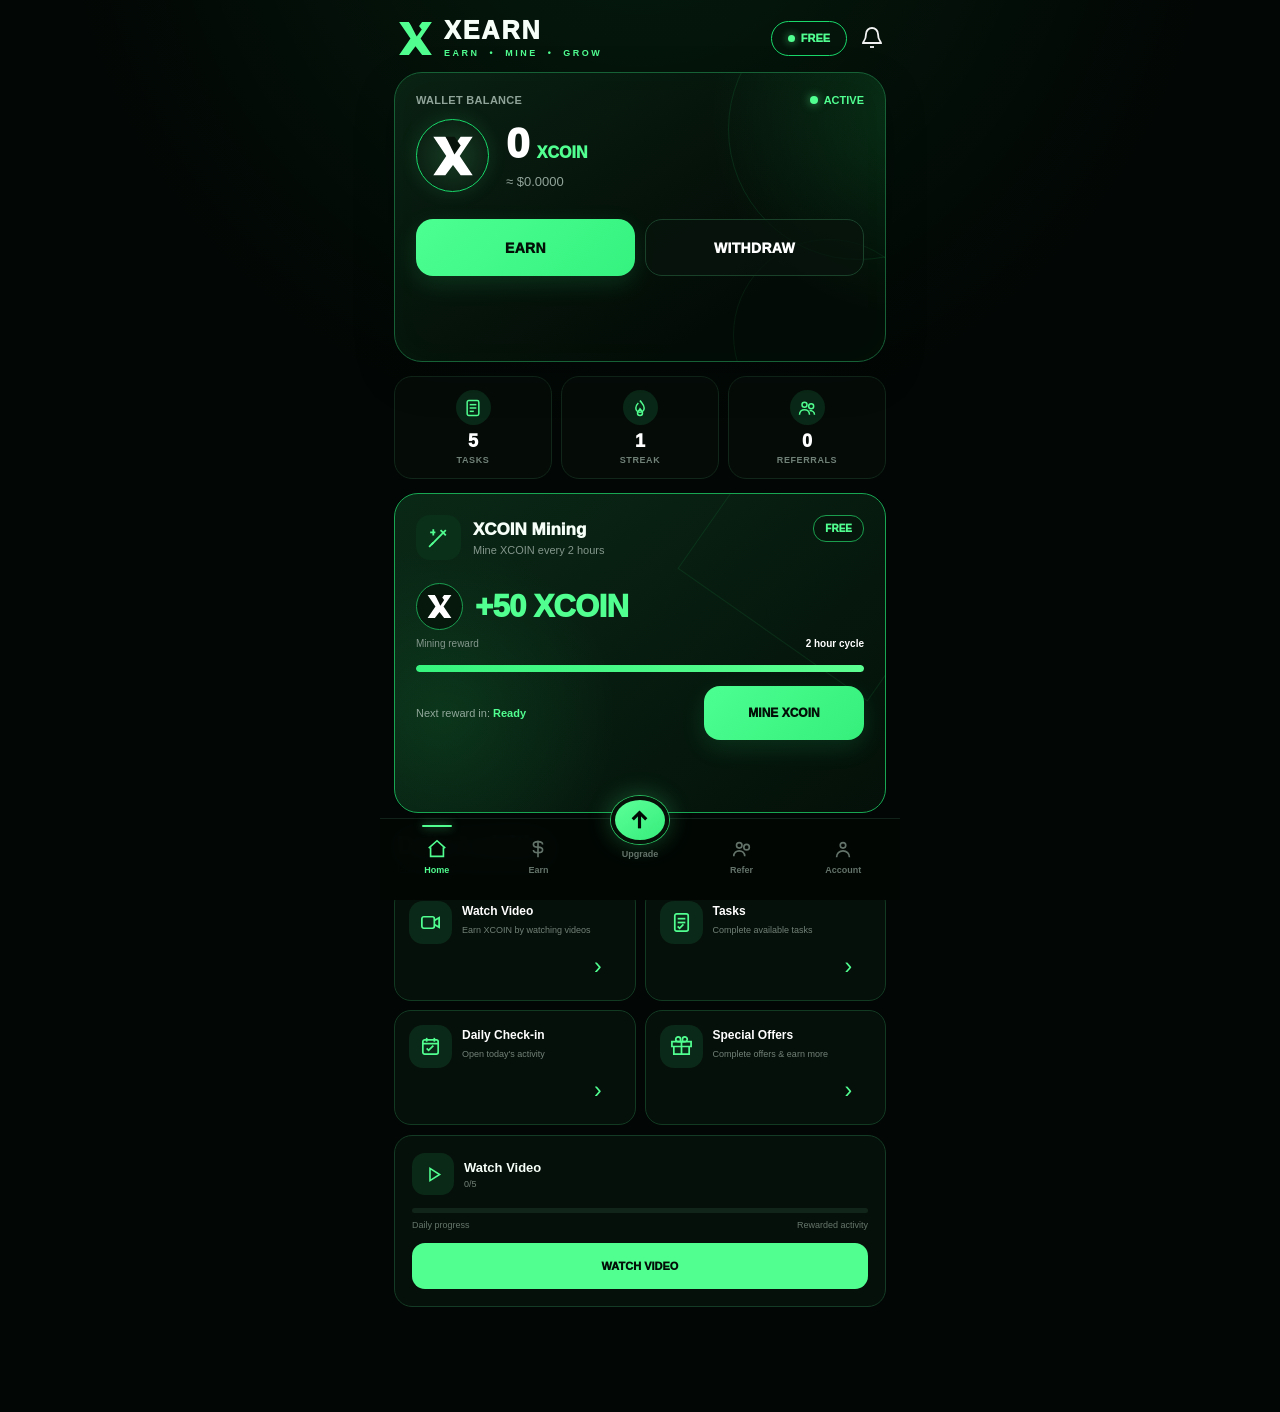
==== index.html @ 00b1226f "Update index.html" ====
<!DOCTYPE html>
<html lang="en">
<head>
  <meta charset="UTF-8">

  <meta
    name="viewport"
    content="width=device-width, initial-scale=1.0,
    maximum-scale=1.0, user-scalable=no"
  >

  <title>XEARN</title>

  <!-- Telegram Mini App SDK -->
  <script src="https://telegram.org/js/telegram-web-app.js"></script>

  <!-- Monetag SDK -->
  <script
    src="//libtl.com/sdk.js"
    data-zone="11747212"
    data-sdk="show_11747212">
  </script>

  <style>

    :root {
      --bg: #020604;
      --card: #07100b;
      --card2: #09150d;
      --green: #51ff91;
      --green2: #19d96a;
      --green-dark: #0c2918;
      --border: #123a23;
      --border2: #1b5c34;
      --white: #f7fff9;
      --muted: #91a39a;
      --muted2: #607067;
    }

    * {
      box-sizing: border-box;
      -webkit-tap-highlight-color: transparent;
    }

    html {
      background: var(--bg);
    }

    body {
      margin: 0;
      padding: 0;
      min-height: 100vh;
      background:
        radial-gradient(
          circle at 50% -10%,
          rgba(36, 255, 120, .09),
          transparent 35%
        ),
        #020604;
      color: var(--white);
      font-family:
        Inter,
        -apple-system,
        BlinkMacSystemFont,
        "Segoe UI",
        Arial,
        sans-serif;
      overflow-x: hidden;
    }

    button {
      font: inherit;
      border: 0;
      outline: none;
      cursor: pointer;
      -webkit-appearance: none;
    }

    button:active {
      transform: scale(.98);
    }

    .app {
      width: 100%;
      max-width: 520px;
      min-height: 100vh;
      margin: auto;
      padding-bottom: 105px;
    }


    /* =========================================
       LOADING
    ========================================= */

    #loadingScreen {
      position: fixed;
      inset: 0;
      z-index: 9999;
      background: #020604;
      display: flex;
      align-items: center;
      justify-content: center;
    }

    .loader-box {
      text-align: center;
    }

    .loader-logo {
      font-size: 34px;
      font-weight: 950;
      letter-spacing: 5px;
      color: var(--green);
      margin-bottom: 20px;
    }

    .loader {
      width: 30px;
      height: 30px;
      margin: auto;
      border-radius: 50%;
      border: 3px solid #12351f;
      border-top-color: var(--green);
      animation: spin .8s linear infinite;
    }

    @keyframes spin {
      to {
        transform: rotate(360deg);
      }
    }


    /* =========================================
       HEADER
    ========================================= */

    header {
      padding: 18px 16px 14px;
      display: flex;
      align-items: center;
      justify-content: space-between;
    }

    .brand-area {
      display: flex;
      align-items: center;
      gap: 9px;
    }

    .brand-x {
      width: 39px;
      height: 39px;
      display: grid;
      place-items: center;
      color: white;
    }

    .brand-x svg {
      width: 39px;
      height: 39px;
      fill: var(--green);
    }

    .brand-text {
      display: flex;
      flex-direction: column;
    }

    .brand {
      font-size: 25px;
      line-height: 1;
      font-weight: 950;
      letter-spacing: 2px;
    }

    .brand-tagline {
      margin-top: 5px;
      color: var(--green);
      font-size: 9px;
      font-weight: 900;
      letter-spacing: 2.5px;
    }

    .header-right {
      display: flex;
      align-items: center;
      gap: 13px;
    }

    .tier {
      min-width: 76px;
      height: 35px;
      padding: 0 12px;
      display: flex;
      align-items: center;
      justify-content: center;
      gap: 6px;
      border: 1px solid var(--green2);
      border-radius: 20px;
      background: rgba(4, 20, 10, .8);
      color: var(--green);
      font-size: 11px;
      font-weight: 950;
    }

    .tier-dot {
      width: 7px;
      height: 7px;
      border-radius: 50%;
      background: var(--green);
      box-shadow: 0 0 8px rgba(81,255,145,.7);
    }

    .header-icon {
      width: 24px;
      height: 24px;
      color: white;
      opacity: .95;
    }

    .header-icon svg {
      width: 100%;
      height: 100%;
      fill: none;
      stroke: currentColor;
      stroke-width: 1.8;
    }


    /* =========================================
       SCREENS
    ========================================= */

    .screen {
      display: none;
      padding: 0 14px;
    }

    .screen.active {
      display: block;
      animation: screenIn .2s ease;
    }

    @keyframes screenIn {
      from {
        opacity: 0;
        transform: translateY(5px);
      }

      to {
        opacity: 1;
        transform: translateY(0);
      }
    }


    /* =========================================
       WALLET CARD
    ========================================= */

    .balance-card {
      position: relative;
      overflow: hidden;
      min-height: 290px;
      padding: 21px;
      border: 1px solid #176137;
      border-radius: 28px;

      background:
        radial-gradient(
          circle at 105% 15%,
          rgba(33, 255, 111, .13),
          transparent 35%
        ),
        linear-gradient(
          145deg,
          #0a2113,
          #030b06 75%
        );

      box-shadow:
        inset 0 0 35px rgba(43,255,119,.025),
        0 15px 40px rgba(0,0,0,.22);
    }

    .balance-card::before {
      content: "";
      position: absolute;
      width: 260px;
      height: 260px;
      right: -105px;
      top: -75px;
      border-radius: 50%;
      border: 1px solid rgba(45,255,125,.10);
    }

    .balance-card::after {
      content: "";
      position: absolute;
      right: -40px;
      bottom: -70px;
      width: 190px;
      height: 190px;
      border-radius: 50%;
      border: 1px solid rgba(45,255,125,.07);
    }

    .balance-content {
      position: relative;
      z-index: 2;
    }

    .balance-top {
      display: flex;
      justify-content: space-between;
      align-items: center;
    }

    .balance-label {
      color: #91a49a;
      font-size: 11px;
      font-weight: 800;
      letter-spacing: .3px;
    }
    .active-status {
      display: flex;
      align-items: center;
      gap: 6px;
      color: var(--green);
      font-size: 11px;
      font-weight: 900;
    }

    .active-dot {
      width: 8px;
      height: 8px;
      border-radius: 50%;
      background: var(--green);
      box-shadow: 0 0 10px rgba(81,255,145,.65);
    }


    /* XCOIN LOGO */

    .balance-main {
      display: flex;
      align-items: center;
      gap: 17px;
      margin-top: 13px;
    }

    .xcoin-logo {
      width: 73px;
      height: 73px;
      flex-shrink: 0;
      display: grid;
      place-items: center;
      border-radius: 50%;
      border: 1px solid var(--green2);
      background:
        radial-gradient(
          circle,
          #163c24,
          #07150c
        );
      box-shadow:
        0 0 20px rgba(81,255,145,.12);
    }

    .xcoin-logo svg {
      width: 48px;
      height: 48px;
    }

    .xcoin-logo .white-x {
      fill: #ffffff;
    }

    .balance-number {
      min-width: 0;
    }

    .balance-row {
      display: flex;
      align-items: baseline;
      gap: 9px;
    }

    .balance {
      font-size: 42px;
      line-height: 1;
      font-weight: 950;
      letter-spacing: -1.5px;
      color: #ffffff;
    }

    .xcoin-text {
      color: var(--green);
      font-size: 16px;
      font-weight: 950;
    }

    .usdt {
      margin-top: 9px;
      color: #92a59b;
      font-size: 13px;
    }


    /* WALLET ACTIONS */

    .main-actions {
      position: relative;
      z-index: 3;
      display: grid;
      grid-template-columns: 1fr 1fr;
      gap: 10px;
      margin-top: 27px;
    }

    .primary-btn,
    .secondary-btn {
      height: 57px;
      border-radius: 17px;
      font-size: 14px;
      font-weight: 950;
      letter-spacing: .3px;
    }

    .primary-btn {
      background: linear-gradient(
        135deg,
        #4cff91,
        #35f27f
      );
      color: #031008;
      box-shadow:
        0 8px 25px rgba(51,255,128,.13);
    }

    .secondary-btn {
      color: #ffffff;
      background: rgba(8, 20, 13, .72);
      border: 1px solid #19412a;
    }


    /* =========================================
       STATS
    ========================================= */

    .stats {
      display: grid;
      grid-template-columns: repeat(3, 1fr);
      gap: 9px;
      margin-top: 14px;
    }

    .stat {
      min-height: 94px;
      padding: 13px 8px;
      display: flex;
      flex-direction: column;
      align-items: center;
      justify-content: center;
      border: 1px solid #11271a;
      border-radius: 18px;
      background: #050c08;
    }

    .stat-icon {
      width: 35px;
      height: 35px;
      margin-bottom: 7px;
      display: grid;
      place-items: center;
      border-radius: 50%;
      color: var(--green);
      background: #0a2817;
    }

    .stat-icon svg {
      width: 20px;
      height: 20px;
      fill: none;
      stroke: currentColor;
      stroke-width: 1.8;
    }

    .stat-value {
      font-size: 18px;
      line-height: 1;
      font-weight: 950;
      color: white;
    }

    .stat-label {
      margin-top: 5px;
      color: #718178;
      font-size: 9px;
      font-weight: 800;
      letter-spacing: .6px;
    }


    /* =========================================
       MINING CARD
    ========================================= */

    .mining-card {
      position: relative;
      overflow: hidden;
      margin-top: 14px;
      padding: 21px;
      min-height: 320px;
      border: 1px solid #18a653;
      border-radius: 24px;

      background:
        radial-gradient(
          circle at 10% 70%,
          rgba(42,255,119,.10),
          transparent 35%
        ),
        linear-gradient(
          140deg,
          #0a2816,
          #041009
        );
    }

    .mining-card::after {
      content: "";
      position: absolute;
      right: -70px;
      top: -70px;
      width: 230px;
      height: 230px;
      transform: rotate(35deg);
      border: 1px solid rgba(44,255,125,.09);
    }

    .mining-content {
      position: relative;
      z-index: 2;
    }

    .mining-head {
      display: flex;
      align-items: flex-start;
      justify-content: space-between;
    }

    .mining-title-area {
      display: flex;
      gap: 12px;
      align-items: center;
    }

    .mining-icon {
      width: 45px;
      height: 45px;
      display: grid;
      place-items: center;
      border-radius: 14px;
      background: #0a3019;
      color: var(--green);
    }

    .mining-icon svg {
      width: 25px;
      height: 25px;
      fill: none;
      stroke: currentColor;
      stroke-width: 1.7;
    }

    .mining-title {
      font-size: 17px;
      font-weight: 950;
    }

    .mining-subtitle {
      margin-top: 4px;
      color: #84978c;
      font-size: 11px;
    }

    .mining-tier {
      padding: 7px 11px;
      border: 1px solid #1a9d4d;
      border-radius: 13px;
      color: var(--green);
      background: #06160c;
      font-size: 10px;
      font-weight: 950;
    }

    .mining-reward-row {
      display: flex;
      align-items: center;
      gap: 12px;
      margin-top: 23px;
    }

    .mini-xcoin {
      width: 47px;
      height: 47px;
      flex-shrink: 0;
      display: grid;
      place-items: center;
      border: 1px solid #1b9e50;
      border-radius: 50%;
      background: #06170c;
    }

    .mini-xcoin svg {
      width: 29px;
      height: 29px;
    }

    .mini-xcoin .white-x {
      fill: white;
    }

    .mine-reward {
      color: var(--green);
      font-size: 31px;
      line-height: 1;
      font-weight: 950;
      letter-spacing: -.7px;
    }

    .mine-details {
      display: flex;
      justify-content: space-between;
      margin-top: 8px;
      color: #83968b;
      font-size: 10px;
    }

    .mine-details strong {
      color: white;
      font-weight: 800;
    }

    .mine-progress {
      height: 7px;
      margin-top: 16px;
      overflow: hidden;
      border-radius: 20px;
      background: #10351e;
    }

    .mine-progress-bar {
      width: 0%;
      height: 100%;
      border-radius: inherit;
      background: linear-gradient(
        90deg,
        #36f47e,
        #5cff91
      );
      transition: width .4s ease;
    }

    .mine-bottom {
      display: flex;
      align-items: center;
      justify-content: space-between;
      gap: 12px;
      margin-top: 14px;
    }

    .next-reward {
      color: #91a79a;
      font-size: 11px;
      white-space: nowrap;
    }

    .next-reward span {
      color: var(--green);
      font-weight: 900;
    }

    .mine-btn {
      min-width: 160px;
      height: 54px;
      padding: 0 20px;
      border-radius: 16px;
      background: linear-gradient(
        135deg,
        #4cff91,
        #35ef7b
      );
      color: #031008;
      font-size: 12px;
      font-weight: 950;
      box-shadow: 0 8px 25px rgba(51,255,128,.12);
    }

    .mine-btn:disabled,
    .action-btn:disabled {
      opacity: .45;
      cursor: not-allowed;
    }


    /* =========================================
       SECTION TITLES
    ========================================= */

    .section-head {
      margin: 20px 3px 11px;
    }

    .section-title {
      font-size: 23px;
      font-weight: 950;
      letter-spacing: -.4px;
    }

    .section-subtitle {
      margin-top: 3px;
      color: #788b80;
      font-size: 11px;
    }


    /* =========================================
       DAILY ACTIVITIES
    ========================================= */

    .activities-grid {
      display: grid;
      grid-template-columns: 1fr 1fr;
      gap: 9px;
    }

    .activity-card {
      min-height: 115px;
      padding: 14px;
      display: flex;
      align-items: flex-start;
      gap: 10px;
      border: 1px solid #123a23;
      border-radius: 17px;
      background: #06100a;
    }

    .activity-icon {
      width: 43px;
      height: 43px;
      flex-shrink: 0;
      display: grid;
      place-items: center;
      border-radius: 14px;
      background: #0b2918;
      color: var(--green);
    }

    .activity-icon svg {
      width: 23px;
      height: 23px;
      fill: none;
      stroke: currentColor;
      stroke-width: 1.8;
    }

    .activity-content {
      flex: 1;
      min-width: 0;
    }

    .activity-title {
      margin-top: 3px;
      color: white;
      font-size: 12px;
      font-weight: 900;
    }

    .activity-desc {
      margin-top: 6px;
      color: #718178;
      font-size: 9px;
      line-height: 1.4;
    }

    .activity-arrow {
      position: absolute;
      margin-left: 185px;
      margin-top: 52px;
      color: var(--green);
      font-size: 23px;
    }


    /* =========================================
       VIDEO CARD
    ========================================= */

    .video-card {
      margin-top: 10px;
      padding: 17px;
      border: 1px solid #143b25;
      border-radius: 18px;
      background: #06100a;
    }
    .video-header {
      display: flex;
      align-items: center;
      justify-content: space-between;
    }

    .video-title-area {
      display: flex;
      align-items: center;
      gap: 10px;
    }

    .video-icon {
      width: 42px;
      height: 42px;
      display: grid;
      place-items: center;
      border-radius: 13px;
      background: #0a2917;
      color: var(--green);
    }

    .video-icon svg {
      width: 21px;
      height: 21px;
      fill: none;
      stroke: currentColor;
      stroke-width: 1.8;
    }

    .video-title {
      font-size: 13px;
      font-weight: 900;
    }

    .video-counter {
      margin-top: 4px;
      color: #718178;
      font-size: 9px;
    }

    .progress {
      height: 5px;
      margin-top: 13px;
      overflow: hidden;
      border-radius: 20px;
      background: #12251a;
    }

    .progress-bar {
      width: 0%;
      height: 100%;
      background: var(--green);
      transition: width .3s ease;
    }

    .video-meta {
      display: flex;
      justify-content: space-between;
      margin-top: 7px;
      color: #65766c;
      font-size: 9px;
    }

    .action-btn {
      width: 100%;
      height: 46px;
      margin-top: 13px;
      border-radius: 13px;
      background: var(--green);
      color: #031008;
      font-size: 11px;
      font-weight: 950;
    }
      /* =========================================
       EARN SCREEN
    ========================================= */

    .earn-hero {
      padding: 21px;
      border: 1px solid #16462a;
      border-radius: 21px;
      background:
        radial-gradient(
          circle at 100% 0,
          rgba(81,255,145,.08),
          transparent 40%
        ),
        #07110b;
    }

    .earn-hero-title {
      font-size: 21px;
      font-weight: 950;
    }

    .earn-hero-text {
      margin-top: 6px;
      color: var(--muted);
      font-size: 10px;
      line-height: 1.5;
    }

    .earn-item {
      position: relative;
      display: flex;
      align-items: center;
      gap: 12px;
      min-height: 70px;
      padding: 12px;
      margin-top: 9px;
      border: 1px solid var(--border);
      border-radius: 16px;
      background: var(--card);
    }

    .earn-icon {
      width: 43px;
      height: 43px;
      flex-shrink: 0;
      display: grid;
      place-items: center;
      border-radius: 13px;
      background: #0a2817;
      color: var(--green);
    }

    .earn-icon svg {
      width: 21px;
      height: 21px;
      fill: none;
      stroke: currentColor;
      stroke-width: 1.8;
    }

    .earn-content {
      flex: 1;
    }

    .earn-title {
      font-size: 13px;
      font-weight: 900;
    }

    .earn-desc {
      margin-top: 4px;
      color: var(--muted2);
      font-size: 9px;
    }

    .earn-arrow {
      color: var(--green);
      font-size: 23px;
    }


    /* =========================================
       UPGRADE
    ========================================= */

    .upgrade-banner {
      padding: 21px;
      border: 1px solid #17502d;
      border-radius: 21px;
      background:
        linear-gradient(
          135deg,
          #0b2415,
          #050c07
        );
    }

    .upgrade-banner-title {
      font-size: 21px;
      font-weight: 950;
    }

    .upgrade-banner-text {
      margin-top: 6px;
      color: var(--muted);
      font-size: 10px;
      line-height: 1.5;
    }

    .tier-grid {
      display: grid;
      gap: 10px;
      margin-top: 11px;
    }

    .tier-card {
      padding: 17px;
      border: 1px solid var(--border);
      border-radius: 18px;
      background: var(--card);
    }

    .tier-card.featured {
      border-color: #1b4f2d;
    }

    .tier-card-top {
      display: flex;
      justify-content: space-between;
      align-items: center;
    }

    .tier-name {
      color: var(--green);
      font-size: 13px;
      font-weight: 950;
      letter-spacing: .7px;
    }

    .tier-price {
      margin-top: 6px;
      font-size: 23px;
      font-weight: 950;
    }

    .tier-description {
      margin-top: 5px;
      color: var(--muted);
      font-size: 9px;
    }

    .tier-reward {
      margin-top: 12px;
      color: #aabbb1;
      font-size: 10px;
    }


    /* =========================================
       REFERRAL
    ========================================= */

    .referral-hero {
      padding: 21px;
      border: 1px solid #16462a;
      border-radius: 21px;
      background: #07110b;
    }

    .referral-title {
      font-size: 21px;
      font-weight: 950;
    }

    .referral-text {
      margin-top: 6px;
      color: var(--muted);
      font-size: 10px;
      line-height: 1.5;
    }

    .ref-stats {
      display: grid;
      grid-template-columns: 1fr 1fr;
      gap: 9px;
      margin-top: 17px;
    }

    .ref-stat {
      padding: 14px;
      border: 1px solid var(--border);
      border-radius: 14px;
      background: #040b06;
    }

    .ref-stat-label {
      color: var(--muted);
      font-size: 9px;
      font-weight: 800;
    }

    .ref-stat-value {
      margin-top: 5px;
      color: white;
      font-size: 20px;
      font-weight: 950;
    }

    .referral-link {
      margin-top: 13px;
      padding: 13px;
      border: 1px solid #193827;
      border-radius: 12px;
      background: #020604;
      color: #a4b4aa;
      font-size: 9px;
      line-height: 1.4;
      word-break: break-all;
    }


    /* =========================================
       ACCOUNT
    ========================================= */

    .profile {
      padding: 20px 0 14px;
      text-align: center;
    }

    .avatar {
      width: 70px;
      height: 70px;
      margin: auto;
      display: grid;
      place-items: center;
      border-radius: 50%;
      border: 1px solid #1e6036;
      background: #0b2918;
      color: white;
      font-size: 25px;
      font-weight: 950;
    }

    .profile-name {
      margin-top: 11px;
      font-size: 18px;
      font-weight: 950;
    }

    .profile-user {
      margin-top: 4px;
      color: var(--muted);
      font-size: 10px;
    }


    /* =========================================
       BOTTOM NAVIGATION
    ========================================= */

    .bottom-nav {
      position: fixed;
      z-index: 100;
      left: 50%;
      bottom: 0;
      transform: translateX(-50%);
      width: 100%;
      max-width: 520px;
      height: 82px;
      padding: 5px 6px;
      padding-bottom: calc(
        5px + env(safe-area-inset-bottom)
      );

      display: grid;
      grid-template-columns: repeat(5, 1fr);

      background: rgba(2,7,4,.97);
      border-top: 1px solid #102219;
      backdrop-filter: blur(16px);
    }

    .nav-item {
      position: relative;
      height: 65px;
      display: flex;
      flex-direction: column;
      align-items: center;
      justify-content: center;
      gap: 5px;

      background: transparent;
      color: #63736a;

      font-size: 9px;
      font-weight: 850;
    }

    .nav-item svg {
      width: 22px;
      height: 22px;
      fill: none;
      stroke: currentColor;
      stroke-width: 1.8;
    }

    .nav-item.active {
      color: var(--green);
    }

    .nav-item.active::before {
      content: "";
      position: absolute;
      top: 1px;
      width: 30px;
      height: 2px;
      border-radius: 10px;
      background: var(--green);
      box-shadow: 0 0 10px rgba(81,255,145,.7);
    }

    .upgrade-nav-button {
      margin-top: -29px;
    }

    .upgrade-circle {
      width: 58px;
      height: 58px;
      display: grid;
      place-items: center;
      border-radius: 50%;

      background:
        linear-gradient(
          145deg,
          #5cff98,
          #36ed7b
        );

      color: #020a05;

      border: 4px solid #061009;

      box-shadow:
        0 0 0 1px #27b85d,
        0 0 25px rgba(81,255,145,.27);
    }

    .upgrade-circle svg {
      width: 27px;
      height: 27px;
      fill: none;
      stroke: currentColor;
      stroke-width: 2.8;
    }


    /* =========================================
       TOAST
    ========================================= */

    #toast {
      position: fixed;
      z-index: 10000;
      left: 50%;
      bottom: 95px;
      width: calc(100% - 28px);
      max-width: 480px;
      padding: 14px;

      transform: translate(-50%, 20px);
      opacity: 0;
      pointer-events: none;

      border: 1px solid #225336;
      border-radius: 14px;
      background: #0b1b11;

      box-shadow: 0 15px 35px rgba(0,0,0,.4);

      transition: .25s ease;
    }

    #toast.show {
      opacity: 1;
      transform: translate(-50%, 0);
    }

    #toastTitle {
      color: var(--green);
      font-size: 12px;
      font-weight: 950;
    }

    #toastMessage {
      margin-top: 4px;
      color: #afbeb5;
      font-size: 10px;
    }


    /* =========================================
       SMALL PHONE
    ========================================= */

    @media (max-width: 370px) {

      .brand {
        font-size: 21px;
      }

      .brand-tagline {
        font-size: 7px;
      }

      .balance {
        font-size: 35px;
      }

      .xcoin-logo {
        width: 62px;
        height: 62px;
      }

      .xcoin-logo svg {
        width: 41px;
        height: 41px;
      }

      .mining-card {
        padding: 17px;
      }

      .mine-reward {
        font-size: 27px;
      }

      .mine-bottom {
        align-items: stretch;
        flex-direction: column;
      }

      .mine-btn {
        width: 100%;
      }

      .activity-card {
        min-height: 110px;
      }

      .activity-arrow {
        margin-left: 150px;
      }
    }

  </style>
</head>

<body>

  <!-- =========================================
       LOADING
  ========================================= -->

  <div id="loadingScreen">
    <script>
  // Safety fallback: never leave XEARN stuck on loading
  setTimeout(function () {
    const loader = document.getElementById("loadingScreen");
    if (loader) {
      loader.style.display = "none";
    }
  }, 1200);
</script>
    <div class="loader-box">

      <div class="loader-logo">
        XEARN
      </div>

      <div class="loader"></div>

    </div>

  </div>


  <div class="app">

    <!-- =========================================
         HEADER
    ========================================= -->

    <header>

      <div class="brand-area">

        <!-- XEARN GREEN X -->
        <div class="brand-x">

          <svg viewBox="0 0 100 100">

            <path
              d="M8 8h25l17 22L67 8h25L63 50l29 42H67L50 70 33 92H8l29-42z">
            </path>

            <path
              d="M34 8h17l15 19-13 18z"
              fill="#061008">
            </path>

          </svg>

        </div>


        <div class="brand-text">

          <div class="brand">
            XEARN
          </div>

          <div class="brand-tagline">
            EARN&nbsp;&nbsp;•&nbsp;&nbsp;MINE&nbsp;&nbsp;•&nbsp;&nbsp;GROW
          </div>

        </div>

      </div>


      <div class="header-right">

        <div class="tier">

          <span class="tier-dot"></span>

          <span id="tierBadge">
            FREE
          </span>

        </div>


        <div class="header-icon">

          <svg viewBox="0 0 24 24">

            <path
              d="M18 8a6 6 0 0 0-12 0c0 7-3 7-3 9h18c0-2-3-2-3-9">
            </path>

            <path d="M10 21h4"></path>

          </svg>

        </div>

      </div>

    </header>


    <!-- =========================================
         HOME
    ========================================= -->

    <section
      id="homeScreen"
      class="screen active">


      <!-- WALLET -->
      <div class="balance-card">

        <div class="balance-content">

          <div class="balance-top">

            <div class="balance-label">
              WALLET BALANCE
            </div>

            <div class="active-status">

              <span class="active-dot"></span>

              ACTIVE

            </div>

          </div>


          <div class="balance-main">

            <!-- WHITE XCOIN SYMBOL -->
            <div class="xcoin-logo">

              <svg
                viewBox="0 0 100 100"
                aria-label="XCOIN">

                <path
                  class="white-x"
                  d="M9 10h25l16 22L66 10h25L64 50l27 40H66L50 69 34 90H9l27-40z">
                </path>

                <path
                  d="M35 10h18l13 18-13 19z"
                  fill="#07130b">
                </path>

              </svg>

            </div>


            <div class="balance-number">

              <div class="balance-row">

                <span
                  class="balance"
                  id="balanceAmount">
                  0.00
                </span>

                <span class="xcoin-text">
                  XCOIN
                </span>

              </div>


              <div
                class="usdt"
                id="balanceUsdt">
                ≈ $0.0000
              </div>

            </div>

          </div>


          <!-- EARN / WITHDRAW -->
          <div class="main-actions">

            <button
              class="primary-btn"
              id="earnButton">

              EARN

            </button>


            <button
              class="secondary-btn"
              id="withdrawButton">

              WITHDRAW

            </button>

          </div>

        </div>

      </div>


      <!-- STATS -->
      <div class="stats">

        <div class="stat">

          <div class="stat-icon">

            <svg viewBox="0 0 24 24">

              <rect
                x="5"
                y="3"
                width="14"
                height="18"
                rx="2">
              </rect>

              <path d="M8 8h8"></path>
              <path d="M8 12h8"></path>
              <path d="M8 16h5"></path>

            </svg>

          </div>

          <div
            class="stat-value"
            id="tasksCount">
            5
          </div>

          <div class="stat-label">
            TASKS
          </div>

        </div>


        <div class="stat">

          <div class="stat-icon">

            <svg viewBox="0 0 24 24">

              <path
                d="M12 3c2 3 5 5 5 9a5 5 0 0 1-10 0c0-2 1-4 3-6">
              </path>

              <path
                d="M12 21a3 3 0 0 1-3-3c0-2 2-3 3-5 2 2 3 3 3 5a3 3 0 0 1-3 3z">
              </path>

            </svg>

          </div>

          <div
            class="stat-value"
            id="streakCount">
            1
          </div>

          <div class="stat-label">
            STREAK
          </div>

        </div>


        <div class="stat">

          <div class="stat-icon">

            <svg viewBox="0 0 24 24">

              <circle
                cx="9"
                cy="8"
                r="3">
              </circle>

              <circle
                cx="17"
                cy="10"
                r="3">
              </circle>

              <path
                d="M3 20c0-4 3-6 6-6s6 2 6 6">
              </path>

              <path
                d="M15 15c3 0 6 2 6 5">
              </path>

            </svg>

          </div>

          <div
            class="stat-value"
            id="referralsCount">
            0
          </div>

          <div class="stat-label">
            REFERRALS
          </div>

        </div>

      </div>
            <!-- =========================================
           MINING
      ========================================= -->

      <div class="mining-card">

        <div class="mining-content">

          <div class="mining-head">

            <div class="mining-title-area">

              <div class="mining-icon">

                <svg viewBox="0 0 24 24">

                  <path d="M5 19 19 5"></path>

                  <path d="m14 5 5 5"></path>

                  <path d="M7 17 3 21"></path>

                  <path d="M4 7h5"></path>

                  <path d="M7 4v6"></path>

                </svg>

              </div>


              <div>

                <div class="mining-title">
                  XCOIN Mining
                </div>

                <div class="mining-subtitle">
                  Mine XCOIN every 2 hours
                </div>

              </div>

            </div>


            <div class="mining-tier">
              <span id="miningTier">
                FREE
              </span>
            </div>

          </div>


          <div class="mining-reward-row">

            <!-- WHITE XCOIN SYMBOL -->
            <div class="mini-xcoin">

              <svg
                viewBox="0 0 100 100">

                <path
                  class="white-x"
                  d="M9 10h25l16 22L66 10h25L64 50l27 40H66L50 69 34 90H9l27-40z">
                </path>

                <path
                  d="M35 10h18l13 18-13 19z"
                  fill="#06120a">
                </path>

              </svg>

            </div>


            <div
              class="mine-reward"
              id="miningReward">
              +50 XCOIN
            </div>

          </div>


          <div class="mine-details">

            <span>
              Mining reward
            </span>

            <span>
              <strong>
                2 hour cycle
              </strong>
            </span>

          </div>


          <div class="mine-progress">

            <div
              class="mine-progress-bar"
              id="mineProgressBar">
            </div>

          </div>


          <div class="mine-bottom">

            <div class="next-reward">

              Next reward in:

              <span id="mineCountdown">
                Ready
              </span>

            </div>


            <button
              class="mine-btn"
              id="mineButton">

              MINE XCOIN

            </button>

          </div>

        </div>

      </div>


      <!-- =========================================
           DAILY ACTIVITIES
      ========================================= -->

      <div class="section-head">

        <div class="section-title">
          Daily Activities
        </div>

        <div class="section-subtitle">
          Earn through available activities
        </div>

      </div>


      <div class="activities-grid">


        <!-- VIDEO -->
        <div
          class="activity-card"
          id="earnVideoItem">

          <div class="activity-icon">

            <svg viewBox="0 0 24 24">

              <rect
                x="3"
                y="6"
                width="13"
                height="12"
                rx="2">
              </rect>

              <path
                d="m16 10 5-3v10l-5-3">
              </path>

            </svg>

          </div>

          <div class="activity-content">

            <div class="activity-title">
              Watch Video
            </div>

            <div class="activity-desc">
              Earn XCOIN by watching videos
            </div>

          </div>

          <div class="activity-arrow">
            ›
          </div>

        </div>


        <!-- TASKS -->
        <div
          class="activity-card"
          id="taskItem">

          <div class="activity-icon">

            <svg viewBox="0 0 24 24">

              <rect
                x="5"
                y="3"
                width="14"
                height="18"
                rx="2">
              </rect>

              <path d="M8 8h8"></path>
              <path d="M8 12h8"></path>

              <path
                d="m8 16 2 2 4-4">
              </path>

            </svg>

          </div>

          <div class="activity-content">

            <div class="activity-title">
              Tasks
            </div>

            <div class="activity-desc">
              Complete available tasks
            </div>

          </div>

          <div class="activity-arrow">
            ›
          </div>

        </div>


        <!-- DAILY CHECK-IN -->
        <div
          class="activity-card"
          id="checkinItem">

          <div class="activity-icon">

            <svg viewBox="0 0 24 24">

              <rect
                x="4"
                y="5"
                width="16"
                height="15"
                rx="2">
              </rect>

              <path d="M8 3v4"></path>
              <path d="M16 3v4"></path>
              <path d="M4 9h16"></path>

              <path
                d="m8 14 2 2 5-5">
              </path>

            </svg>

          </div>

          <div class="activity-content">

            <div class="activity-title">
              Daily Check-in
            </div>

            <div class="activity-desc">
              Open today's activity
            </div>

          </div>

          <div class="activity-arrow">
            ›
          </div>

        </div>


        <!-- SPECIAL OFFERS -->
        <div
          class="activity-card"
          id="specialOffersItem">

          <div class="activity-icon">

            <svg viewBox="0 0 24 24">

              <path
                d="M20 12v8H4v-8">
              </path>

              <path
                d="M2 7h20v5H2z">
              </path>

              <path
                d="M12 7v13">
              </path>

              <path
                d="M12 7H8.5a2.5 2.5 0 1 1 2.5-2.5V7">
              </path>

              <path
                d="M12 7h3.5a2.5 2.5 0 1 0-2.5-2.5V7">
              </path>

            </svg>

          </div>

          <div class="activity-content">

            <div class="activity-title">
              Special Offers
            </div>

            <div class="activity-desc">
              Complete offers & earn more
            </div>

          </div>

          <div class="activity-arrow">
            ›
          </div>

        </div>

      </div>


      <!-- VIDEO PROGRESS -->
      <div class="video-card">

        <div class="video-header">

          <div class="video-title-area">

            <div class="video-icon">

              <svg viewBox="0 0 24 24">

                <path
                  d="M8 5v14l11-7z">
                </path>

              </svg>

            </div>

            <div>

              <div class="video-title">
                Watch Video
              </div>

              <div
                class="video-counter"
                id="videoCounter">

                <span id="videosCompleted">
                  0
                </span>

                /

                <span id="videosLimit">
                  20
                </span>

                today

              </div>

            </div>

          </div>

        </div>


        <div class="progress">

          <div
            id="videoProgress"
            class="progress-bar">
          </div>

        </div>


        <div class="video-meta">

          <span>
            Daily progress
          </span>

          <span>
            Rewarded activity
          </span>

        </div>


        <button
          class="action-btn"
          id="watchVideoButton">

          WATCH VIDEO

        </button>

      </div>

    </section>


    <!-- =========================================
         EARN SCREEN
    ========================================= -->

    <section
      id="earnScreen"
      class="screen">

      <div class="earn-hero">

        <div class="earn-hero-title">
          Earn XCOIN
        </div>

        <div class="earn-hero-text">
          Complete available activities and build
          your XCOIN balance.
        </div>

      </div>


      <div
        class="earn-item"
        id="earnVideoItem">

        <div class="earn-icon">

          <svg viewBox="0 0 24 24">
            <path d="M8 5v14l11-7z"></path>
          </svg>

        </div>

        <div class="earn-content">

          <div class="earn-title">
            Watch Video
          </div>

          <div class="earn-desc">
            Watch a rewarded video
          </div>

        </div>

        <div class="earn-arrow">
          ›
        </div>

      </div>


      <div
        class="earn-item"
        id="earnTaskItem">

        <div class="earn-icon">

          <svg viewBox="0 0 24 24">

            <rect
              x="5"
              y="3"
              width="14"
              height="18"
              rx="2">
            </rect>

            <path d="M8 8h8"></path>
            <path d="M8 12h8"></path>
            <path d="M8 16h5"></path>

          </svg>

        </div>

        <div class="earn-content">

          <div class="earn-title">
            Tasks
          </div>

          <div class="earn-desc">
            Complete an available task
          </div>

        </div>

        <div class="earn-arrow">
          ›
        </div>

      </div>


      <div
        class="earn-item"
        id="earnCheckinItem">

        <div class="earn-icon">

          <svg viewBox="0 0 24 24">

            <rect
              x="4"
              y="5"
              width="16"
              height="15"
              rx="2">
            </rect>

            <path d="M8 3v4"></path>
            <path d="M16 3v4"></path>
            <path d="M4 9h16"></path>

          </svg>

        </div>

        <div class="earn-content">

          <div class="earn-title">
            Daily Check-in
          </div>

          <div class="earn-desc">
            Open today's normal activity
          </div>

        </div>

        <div class="earn-arrow">
          ›
        </div>

      </div>

    </section>


    <!-- =========================================
         UPGRADE SCREEN
    ========================================= -->

    <section
      id="upgradeScreen"
      class="screen">

      <div class="upgrade-banner">

        <div class="upgrade-banner-title">
          Upgrade Your Tier
        </div>

        <div class="upgrade-banner-text">
          Higher tiers unlock larger mining rewards
          and increased activity limits.
        </div>

      </div>


      <div class="tier-grid">

        <div class="tier-card">

          <div class="tier-card-top">

            <div class="tier-name">
              FREE
            </div>

          </div>

          <div class="tier-price">
            $0
          </div>

          <div class="tier-description">
            Starting tier
          </div>

          <div class="tier-reward">
            Mining reward:
            <strong>50 XCOIN</strong>
          </div>

        </div>


        <div class="tier-card featured">

          <div class="tier-card-top">

            <div class="tier-name">
              BRONZE
            </div>

          </div>

          <div class="tier-price">
            $5
          </div>

          <div class="tier-description">
            Increased earning capacity
          </div>

          <div class="tier-reward">
            Mining reward:
            <strong>100 XCOIN</strong>
          </div>

        </div>


        <div class="tier-card featured">

          <div class="tier-card-top">

            <div class="tier-name">
              SILVER
            </div>

          </div>

          <div class="tier-price">
            $15
          </div>

          <div class="tier-description">
            Higher mining capacity
          </div>

          <div class="tier-reward">
            Mining reward:
            <strong>200 XCOIN</strong>
          </div>

        </div>


        <div class="tier-card featured">

          <div class="tier-card-top">

            <div class="tier-name">
              GOLD
            </div>

          </div>

          <div class="tier-price">
            $30
          </div>

          <div class="tier-description">
            Maximum current tier
          </div>

          <div class="tier-reward">
            Mining reward:
            <strong>400 XCOIN</strong>
          </div>

        </div>

      </div>

    </section>
    <!-- =========================================
         REFER SCREEN
    ========================================= -->

    <section
      id="referScreen"
      class="screen">

      <div class="referral-hero">

        <div class="referral-title">
          Refer & Earn
        </div>

        <div class="referral-text">
          Invite friends to XEARN and grow your
          referral network.
        </div>


        <div class="ref-stats">

          <div class="ref-stat">

            <div class="ref-stat-label">
              REFERRALS
            </div>

            <div
              class="ref-stat-value"
              id="referralTotal">
              0
            </div>

          </div>


          <div class="ref-stat">

            <div class="ref-stat-label">
              EARNINGS
            </div>

            <div
              class="ref-stat-value"
              id="referralEarnings">
              0 XCOIN
            </div>

          </div>

        </div>


        <div
          class="referral-link"
          id="referralLink">
          Loading referral link...
        </div>


        <button
          class="action-btn"
          id="copyReferralButton">

          COPY REFERRAL LINK

        </button>

      </div>

    </section>


    <!-- =========================================
         ACCOUNT
    ========================================= -->

    <section
      id="accountScreen"
      class="screen">

      <div class="profile">

        <div class="avatar">
          X
        </div>

        <div
          class="profile-name"
          id="userName">
          XEARN User
        </div>

        <div
          class="profile-user"
          id="userTelegram">
          Telegram User
        </div>

      </div>


      <div class="card">

        <div class="card-title">
          Account
        </div>

        <div class="card-subtitle">

          Current tier:

          <strong id="currentTier">
            FREE
          </strong>

        </div>

      </div>


      <div
        class="earn-item"
        id="historyButton">

        <div class="earn-icon">

          <svg viewBox="0 0 24 24">

            <rect
              x="4"
              y="5"
              width="16"
              height="14"
              rx="2">
            </rect>

            <path d="M8 9h8"></path>
            <path d="M8 13h6"></path>
            <path d="M8 17h4"></path>

          </svg>

        </div>

        <div class="earn-content">

          <div class="earn-title">
            Transaction History
          </div>

          <div class="earn-desc">
            View your account activity
          </div>

        </div>

        <div class="earn-arrow">
          ›
        </div>

      </div>


      <div
        class="earn-item"
        id="withdrawAccountButton">

        <div class="earn-icon">

          <svg viewBox="0 0 24 24">

            <path d="M12 3v14"></path>

            <path
              d="m7 12 5 5 5-5">
            </path>

            <path d="M5 21h14"></path>

          </svg>

        </div>

        <div class="earn-content">

          <div class="earn-title">
            Withdrawal
          </div>

          <div class="earn-desc">
            Manage your withdrawal
          </div>

        </div>

        <div class="earn-arrow">
          ›
        </div>

      </div>

    </section>

  </div>


  <!-- =========================================
       BOTTOM NAV
  ========================================= -->

  <nav class="bottom-nav">


    <!-- HOME -->
    <button
      class="nav-item active"
      data-target="home">

      <svg viewBox="0 0 24 24">

        <path
          d="M3 11 12 3l9 8">
        </path>

        <path
          d="M5 10v10h14V10">
        </path>

      </svg>

      Home

    </button>


    <!-- EARN -->
    <button
      class="nav-item"
      data-target="earn">

      <svg viewBox="0 0 24 24">

        <path d="M12 3v18"></path>

        <path
          d="M17 7c0-2-2-3-5-3S7 5 7 7s2 3 5 3 5 1 5 3-2 3-5 3-5-1-5-3">
        </path>

      </svg>

      Earn

    </button>


    <!-- UPGRADE -->
    <button
      class="nav-item upgrade-nav-button"
      data-target="upgrade">

      <div class="upgrade-circle">

        <svg viewBox="0 0 24 24">

          <path d="M12 19V5"></path>

          <path
            d="m6 11 6-6 6 6">
          </path>

        </svg>

      </div>

      Upgrade

    </button>


    <!-- REFER -->
    <button
      class="nav-item"
      data-target="refer">

      <svg viewBox="0 0 24 24">

        <circle
          cx="9"
          cy="8"
          r="3">
        </circle>

        <circle
          cx="17"
          cy="10"
          r="3">
        </circle>

        <path
          d="M3 20c0-4 3-6 6-6s6 2 6 6">
        </path>

      </svg>

      Refer

    </button>


    <!-- ACCOUNT -->
    <button
      class="nav-item"
      data-target="account">

      <svg viewBox="0 0 24 24">

        <circle
          cx="12"
          cy="8"
          r="3">
        </circle>

        <path
          d="M5 21c0-4 3-7 7-7s7 3 7 7">
        </path>

      </svg>

      Account

    </button>

  </nav>


  <!-- =========================================
       TOAST
  ========================================= -->

  <div id="toast">

    <div id="toastTitle">
      XEARN
    </div>

    <div id="toastMessage">
      Done
    </div>

  </div>


  <!-- =========================================
       APP JS
  ========================================= -->

  <script src="app.js"></script>

</body>
</html>
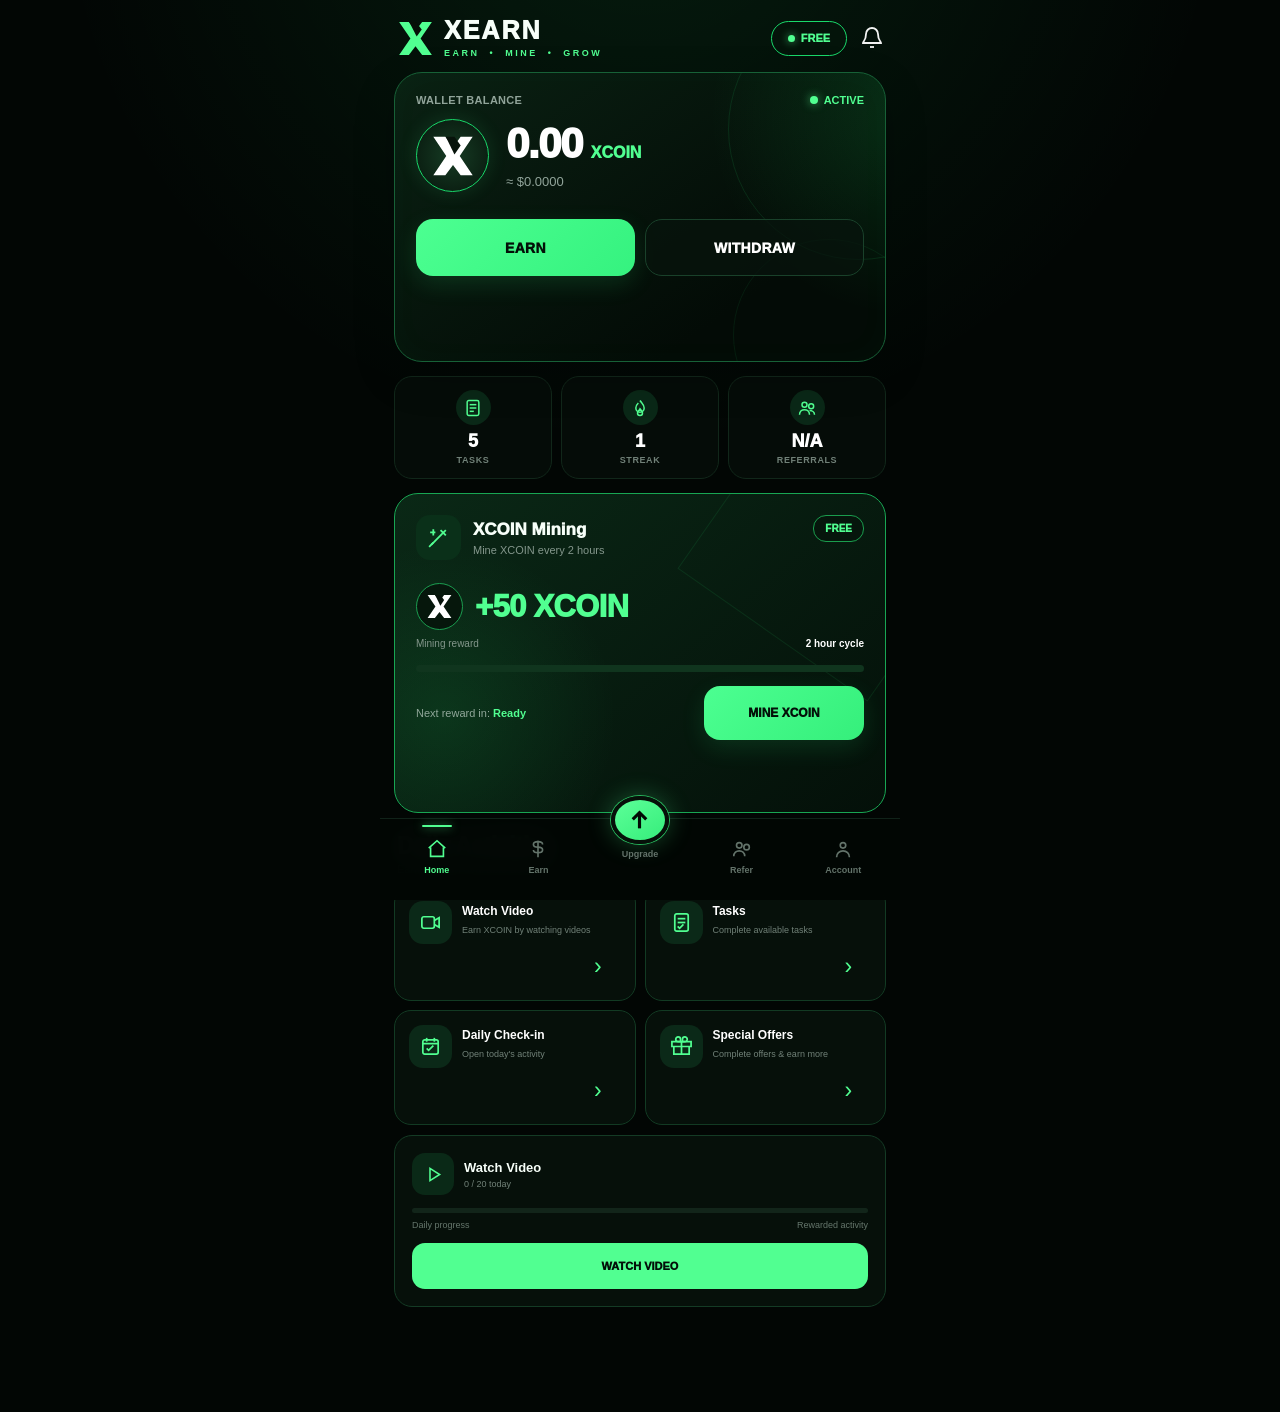
==== commit 17191d4c: "Update index.html" ====
--- a/index.html
+++ b/index.html
@@ -1659,7 +1659,7 @@
           <div
             class="stat-value"
             id="referralsCount">
-            0
+            N/A
           </div>
 
           <div class="stat-label">
@@ -2732,6 +2732,237 @@
 
   </div>
 
+  <!-- =========================================
+     TELEGRAM TASKS
+========================================= -->
+
+<div
+  id="telegramTaskModal"
+  style="
+    display:none;
+    position:fixed;
+    inset:0;
+    z-index:9998;
+    background:rgba(0,0,0,.82);
+    padding:20px;
+    overflow-y:auto;
+  "
+>
+
+  <div
+    style="
+      max-width:500px;
+      margin:50px auto;
+      padding:20px;
+      border:1px solid #17492a;
+      border-radius:22px;
+      background:#07100b;
+    "
+  >
+
+    <div
+      style="
+        display:flex;
+        justify-content:space-between;
+        align-items:center;
+      "
+    >
+
+      <div>
+        <div
+          style="
+            font-size:20px;
+            font-weight:950;
+            color:#f7fff9;
+          "
+        >
+          📢 Telegram Tasks
+        </div>
+
+        <div
+          style="
+            margin-top:5px;
+            color:#91a39a;
+            font-size:10px;
+          "
+        >
+          Join our channels and complete available tasks.
+        </div>
+      </div>
+
+      <button
+        id="closeTelegramTasks"
+        style="
+          width:38px;
+          height:38px;
+          border-radius:50%;
+          background:#102219;
+          color:#fff;
+          font-size:20px;
+        "
+      >
+        ×
+      </button>
+
+    </div>
+
+
+    <!-- TASK 1 -->
+
+    <div
+      style="
+        margin-top:18px;
+        padding:15px;
+        border:1px solid #123a23;
+        border-radius:16px;
+        background:#050c08;
+      "
+    >
+
+      <div
+        style="
+          font-size:14px;
+          font-weight:900;
+        "
+      >
+        📢 Join RexTasks
+      </div>
+
+      <div
+        style="
+          margin-top:5px;
+          color:#718178;
+          font-size:10px;
+        "
+      >
+        Join our official Telegram channel.
+      </div>
+
+      <button
+        class="telegram-join-btn"
+        data-url="https://t.me/rextasks"
+        style="
+          width:100%;
+          height:45px;
+          margin-top:12px;
+          border-radius:12px;
+          background:#51ff91;
+          color:#031008;
+          font-size:11px;
+          font-weight:950;
+        "
+      >
+        JOIN CHANNEL
+      </button>
+
+    </div>
+
+
+    <!-- TASK 2 -->
+
+    <div
+      style="
+        margin-top:10px;
+        padding:15px;
+        border:1px solid #123a23;
+        border-radius:16px;
+        background:#050c08;
+      "
+    >
+
+      <div
+        style="
+          font-size:14px;
+          font-weight:900;
+        "
+      >
+        📢 Join Latest Update
+      </div>
+
+      <div
+        style="
+          margin-top:5px;
+          color:#718178;
+          font-size:10px;
+        "
+      >
+        Join the latest XEarn update channel.
+      </div>
+
+      <button
+        class="telegram-join-btn"
+        data-url="https://t.me/joindelatestupdate"
+        style="
+          width:100%;
+          height:45px;
+          margin-top:12px;
+          border-radius:12px;
+          background:#51ff91;
+          color:#031008;
+          font-size:11px;
+          font-weight:950;
+        "
+      >
+        JOIN CHANNEL
+      </button>
+
+    </div>
+
+
+    <!-- TASK 3 -->
+
+    <div
+      style="
+        margin-top:10px;
+        padding:15px;
+        border:1px solid #123a23;
+        border-radius:16px;
+        background:#050c08;
+      "
+    >
+
+      <div
+        style="
+          font-size:14px;
+          font-weight:900;
+        "
+      >
+        📢 Join Elite Updatez
+      </div>
+
+      <div
+        style="
+          margin-top:5px;
+          color:#718178;
+          font-size:10px;
+        "
+      >
+        Join Elite Updatez on Telegram.
+      </div>
+
+      <button
+        class="telegram-join-btn"
+        data-url="https://t.me/eliteupdatez"
+        style="
+          width:100%;
+          height:45px;
+          margin-top:12px;
+          border-radius:12px;
+          background:#51ff91;
+          color:#031008;
+          font-size:11px;
+          font-weight:950;
+        "
+      >
+        JOIN CHANNEL
+      </button>
+
+    </div>
+
+  </div>
+
+</div>
+
 
   <!-- =========================================
        APP JS
